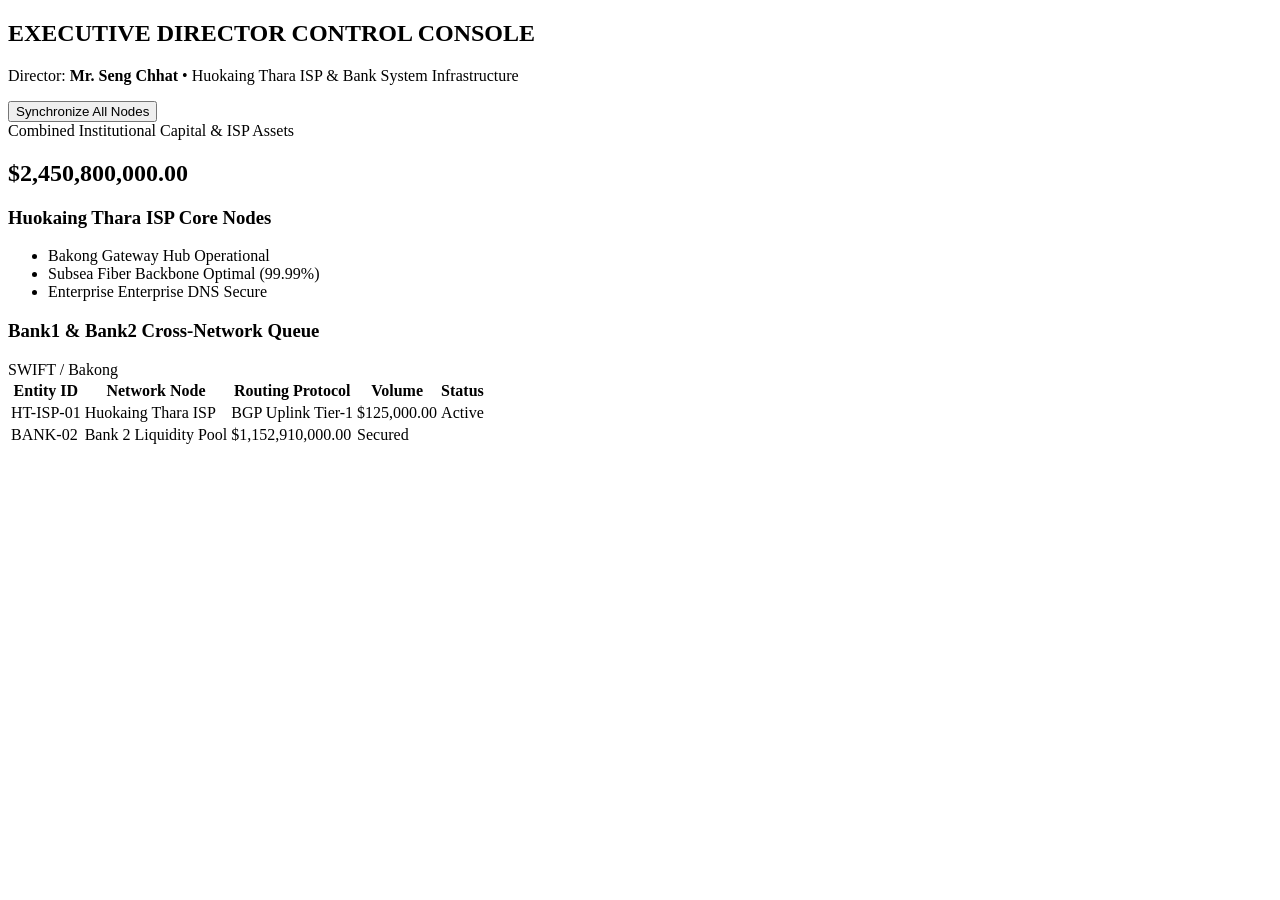
==== index.htm @ 1b74b758 "Add initial HTML structure for executive portal" ====
<!DOCTYPE html>
<html lang="en">
<head>
    <meta charset="UTF-8">
    <meta name="viewport" content="width=device-width, initial-scale=1.0">
    <title>Executive Portal | Mr. Seng Chhat - Huokaing Thara ISP & Bank Ecosystem</title>
    <link rel="stylesheet" href="seng_chhat_portal.css">
    <link rel="icon" href="bank.jpg" type="image/jpeg">
</head>
<body>

    <!-- Executive Dashboard Container -->
    <div class="executive-dashboard">
        
        <!-- Top Management Header -->
        <header class="module-header">
            <div class="title-area">
                <h2>EXECUTIVE DIRECTOR CONTROL CONSOLE</h2>
                <p>Director: <strong>Mr. Seng Chhat</strong> • Huokaing Thara ISP & Bank System Infrastructure</p>
            </div>
            <div class="action-buttons">
                <button id="syncSystemBtn" class="btn-secondary" onclick="SengChhatPortal.syncNodes()">Synchronize All Nodes</button>
            </div>
        </header>

        <!-- Executive Metrics Summary Row -->
        <section class="summary-row">
            <div class="summary-card gold">
                <span class="card-label">Combined Institutional Capital & ISP Assets</span>
                <h2 id="displayDirectorCapital">$2,450,800,000.00</h2>
                <div class="progress-bar-container"><div class="progress-bar" style="width: 92.5%;"></div></div>
            </div>
        </section>

        <!-- Operational Infrastructure Panels -->
        <div class="panel-layout">
            
            <!-- ISP Network Status Panel -->
            <section class="data-panel">
                <h3>Huokaing Thara ISP Core Nodes</h3>
                <ul class="isp-node-list">
                    <li><span>Bakong Gateway Hub</span> <span class="status-online">Operational</span></li>
                    <li><span>Subsea Fiber Backbone</span> <span class="status-online">Optimal (99.99%)</span></li>
                    <li><span>Enterprise Enterprise DNS</span> <span class="status-online">Secure</span></li>
                </ul>
            </section>

            <!-- Bank 1 & Bank 2 Oversight Ledger -->
            <section class="data-panel ledger-view">
                <h3>Bank1 & Bank2 Cross-Network Queue</h3>
                <div class="table-responsive">
                    <table class="deposit-table">
                        <thead>
                            <tr>
                                <th>Entity ID</th>
                                <th>Network Node</th>
                                <th>Routing Protocol</th>
                                <th>Volume</th>
                                <th>Status</th>
                            </tr>
                        </thead>
                        <tbody id="executiveLogBody">
                            <tr>
                                <td>HT-ISP-01</td>
                                <td>Huokaing Thara ISP</td>
                                <td>BGP Uplink Tier-1</td>
                                <td class="item-amount">$125,000.00</td>
                                <td><span class="status-badge">Active</span></td>
                            </tr>
                            <tr>
                                <td>BANK-02</td>
                                <td>Bank 2 Liquidity Pool</td>
                                <span>SWIFT / Bakong</span>
                                <td class="item-amount">$1,152,910,000.00</td>
                                <td><span class="status-badge">Secured</span></td>
                            </tr>
                        </tbody>
                    </table>
                </div>
            </section>
        </div>
    </div>

    <!-- Script Architecture Integration -->
    <script src="seng_chhat_portal.js"></script>
</body>
</html>
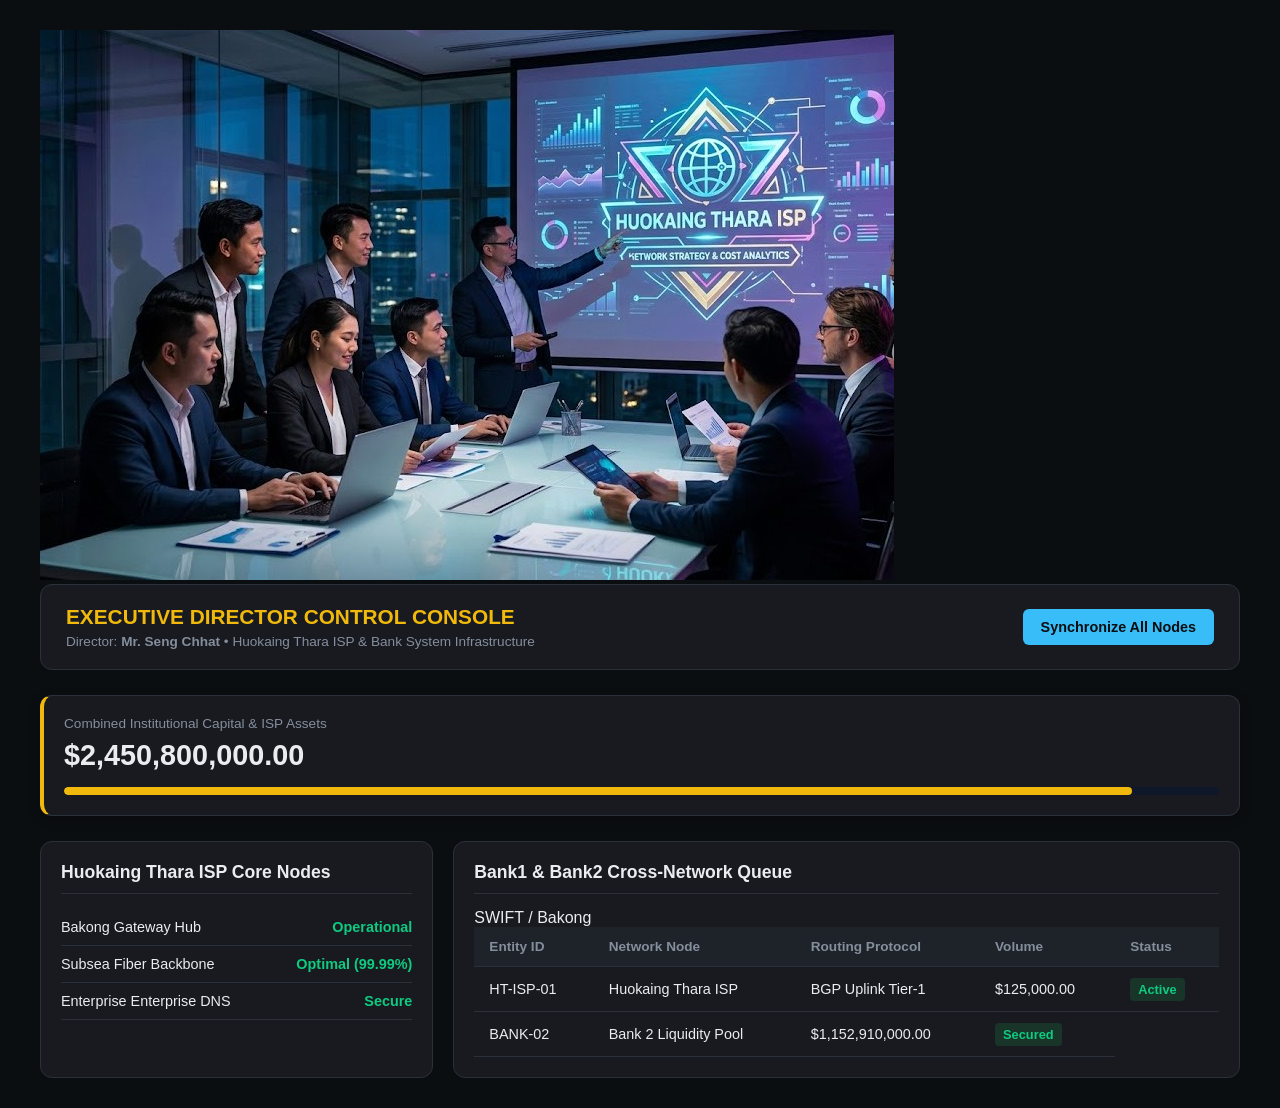
==== commit 537bac72: "Update index.htm" ====
--- a/index.htm
+++ b/index.htm
@@ -11,6 +11,12 @@
 
     <!-- Executive Dashboard Container -->
     <div class="executive-dashboard">
+
+    <!-- LOGIN CONTAINER -->
+    <main id="loginContainer" class="hologram">
+        <div class="bank-logo-wrapper">
+            <img src="isp_announment.jpg" alt="Bank Logo" class="bank-logo-img">
+        </div>
         
         <!-- Top Management Header -->
         <header class="module-header">
--- a/seng_chhat_portal.css
+++ b/seng_chhat_portal.css
@@ -0,0 +1,192 @@
+/* =========================================================
+   EXECUTIVE PORTAL - MR. SENG CHHAT ECOSYSTEM THEME
+========================================================= */
+
+:root {
+    --bg-main: #0b0e11;
+    --bg-card: #181a20;
+    --border-color: #2b313a;
+    --accent-gold: #f0b90b;
+    --accent-blue: #38bdf8;
+    --accent-green: #0ecb81;
+    --text-primary: #eaecef;
+    --text-secondary: #848e9c;
+}
+
+body {
+    background-color: var(--bg-main);
+    color: var(--text-primary);
+    font-family: -apple-system, BlinkMacSystemFont, "Segoe UI", Roboto, sans-serif;
+    margin: 0;
+    padding: 0;
+    box-sizing: border-box;
+}
+
+.executive-dashboard {
+    max-width: 1200px;
+    margin: 30px auto;
+    padding: 0 20px;
+}
+
+.module-header {
+    display: flex;
+    justify-content: space-between;
+    align-items: center;
+    background: var(--bg-card);
+    padding: 20px 25px;
+    border-radius: 12px;
+    border: 1px solid var(--border-color);
+    margin-bottom: 25px;
+}
+
+.title-area h2 {
+    margin: 0 0 5px 0;
+    font-size: 1.3rem;
+    color: var(--accent-gold);
+}
+
+.title-area p {
+    margin: 0;
+    font-size: 0.85rem;
+    color: var(--text-secondary);
+}
+
+.summary-row {
+    margin-bottom: 25px;
+}
+
+.summary-card {
+    background: var(--bg-card);
+    border: 1px solid var(--border-color);
+    border-radius: 12px;
+    padding: 20px;
+    box-shadow: 0 4px 12px rgba(0, 0, 0, 0.3);
+}
+
+.summary-card.gold {
+    border-left: 4px solid var(--accent-gold);
+}
+
+.card-label {
+    font-size: 0.85rem;
+    color: var(--text-secondary);
+    display: block;
+    margin-bottom: 8px;
+}
+
+.summary-card h2 {
+    margin: 0 0 15px 0;
+    font-size: 1.8rem;
+    color: var(--text-primary);
+}
+
+.progress-bar-container {
+    background: #0f172a;
+    border-radius: 4px;
+    height: 8px;
+    width: 100%;
+    overflow: hidden;
+}
+
+.progress-bar {
+    background: var(--accent-gold);
+    height: 100%;
+    border-radius: 4px;
+}
+
+.panel-layout {
+    display: grid;
+    grid-template-columns: 1fr;
+    gap: 20px;
+}
+
+@media(min-width: 768px) {
+    .panel-layout {
+        grid-template-columns: 1fr 2fr;
+    }
+}
+
+.data-panel {
+    background: var(--bg-card);
+    border: 1px solid var(--border-color);
+    border-radius: 12px;
+    padding: 20px;
+}
+
+.data-panel h3 {
+    margin-top: 0;
+    font-size: 1.1rem;
+    color: var(--text-primary);
+    margin-bottom: 15px;
+    border-bottom: 1px solid var(--border-color);
+    padding-bottom: 10px;
+}
+
+.isp-node-list {
+    list-style: none;
+    padding: 0;
+    margin: 0;
+}
+
+.isp-node-list li {
+    display: flex;
+    justify-content: space-between;
+    padding: 10px 0;
+    border-bottom: 1px solid var(--border-color);
+    font-size: 0.9rem;
+}
+
+.status-online {
+    color: var(--accent-green);
+    font-weight: bold;
+}
+
+.table-responsive {
+    overflow-x: auto;
+}
+
+.deposit-table {
+    width: 100%;
+    border-collapse: collapse;
+    text-align: left;
+    white-space: nowrap;
+}
+
+.deposit-table th {
+    background: #1e2329;
+    color: var(--text-secondary);
+    font-size: 0.85rem;
+    padding: 12px 15px;
+    border-bottom: 1px solid var(--border-color);
+}
+
+.deposit-table td {
+    padding: 14px 15px;
+    border-bottom: 1px solid var(--border-color);
+    font-size: 0.9rem;
+}
+
+.status-badge {
+    background: rgba(34, 197, 94, 0.15);
+    color: var(--accent-green);
+    padding: 4px 8px;
+    border-radius: 4px;
+    font-size: 0.8rem;
+    font-weight: bold;
+}
+
+.btn-secondary {
+    background: var(--accent-blue);
+    color: var(--bg-main);
+    border: none;
+    padding: 10px 18px;
+    border-radius: 6px;
+    font-weight: bold;
+    cursor: pointer;
+    font-size: 0.9rem;
+    transition: opacity 0.2s ease;
+}
+
+.btn-secondary:hover {
+    opacity: 0.85;
+}
